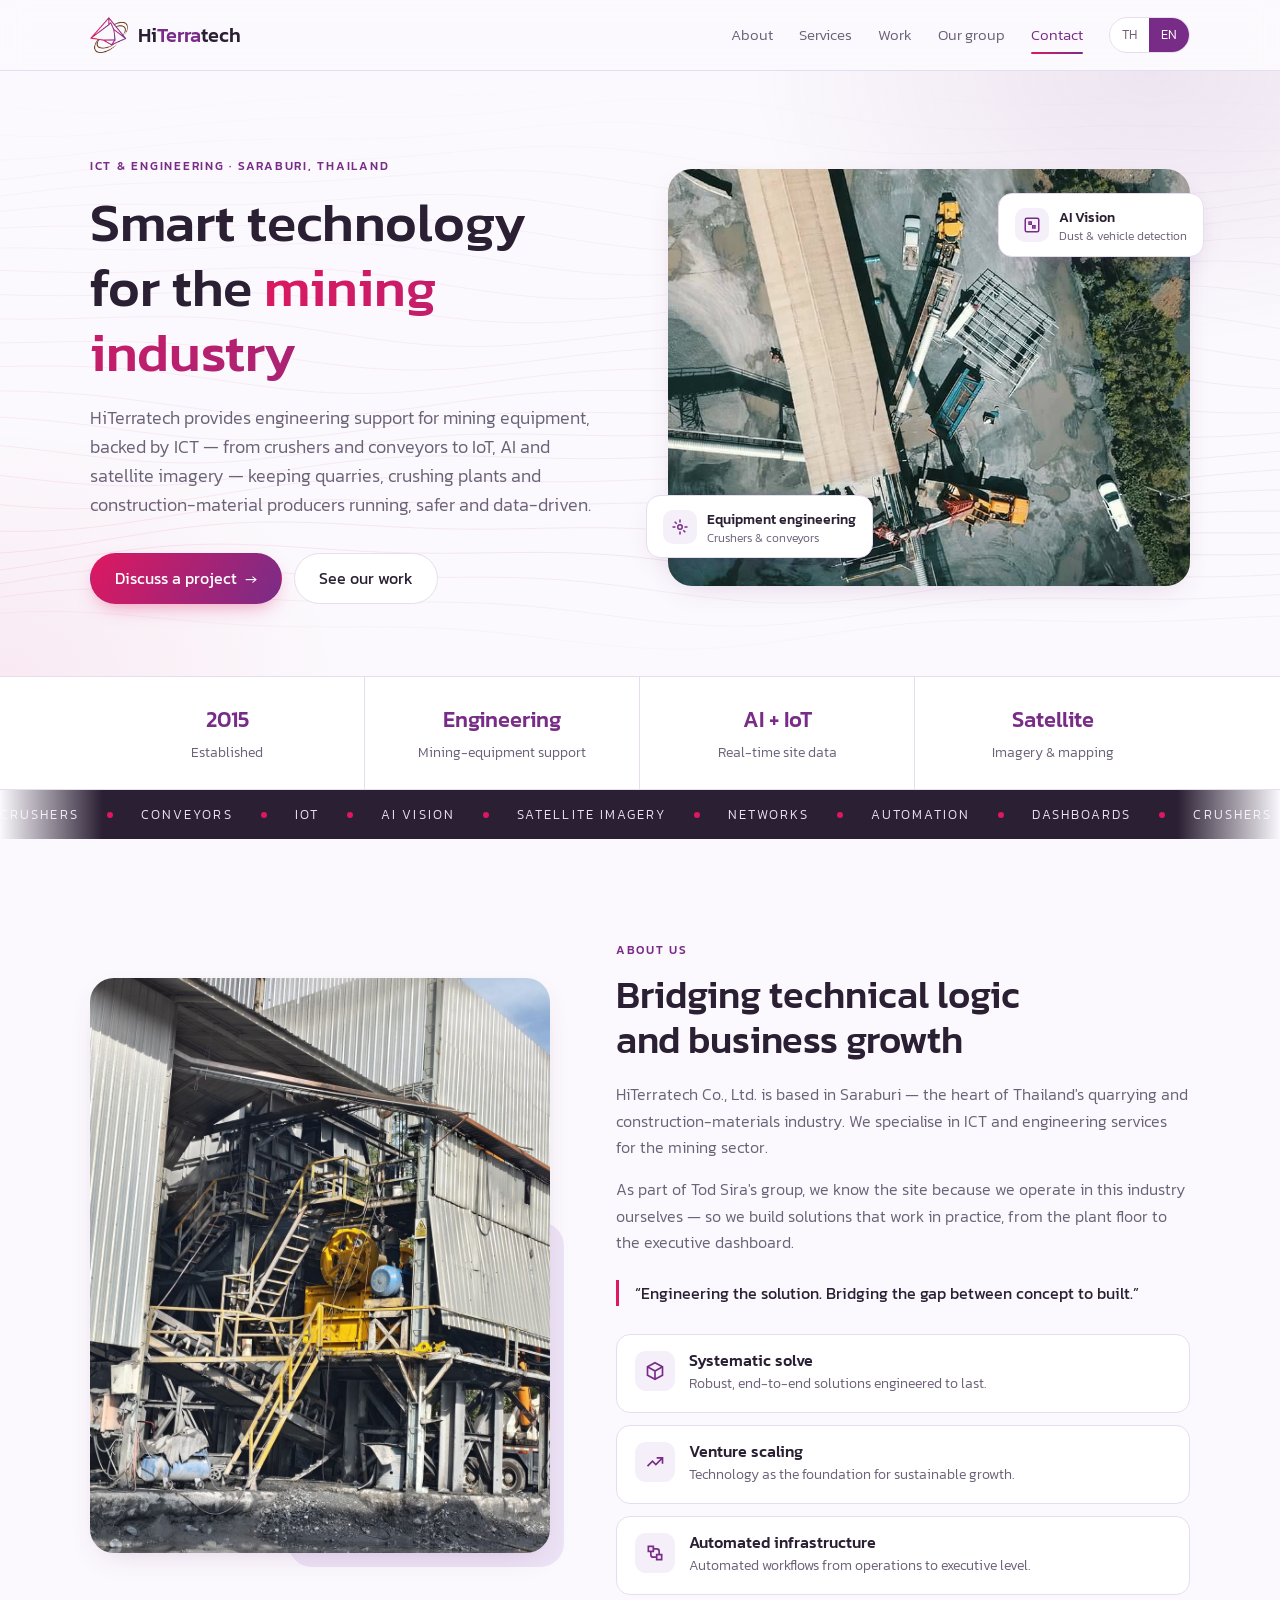
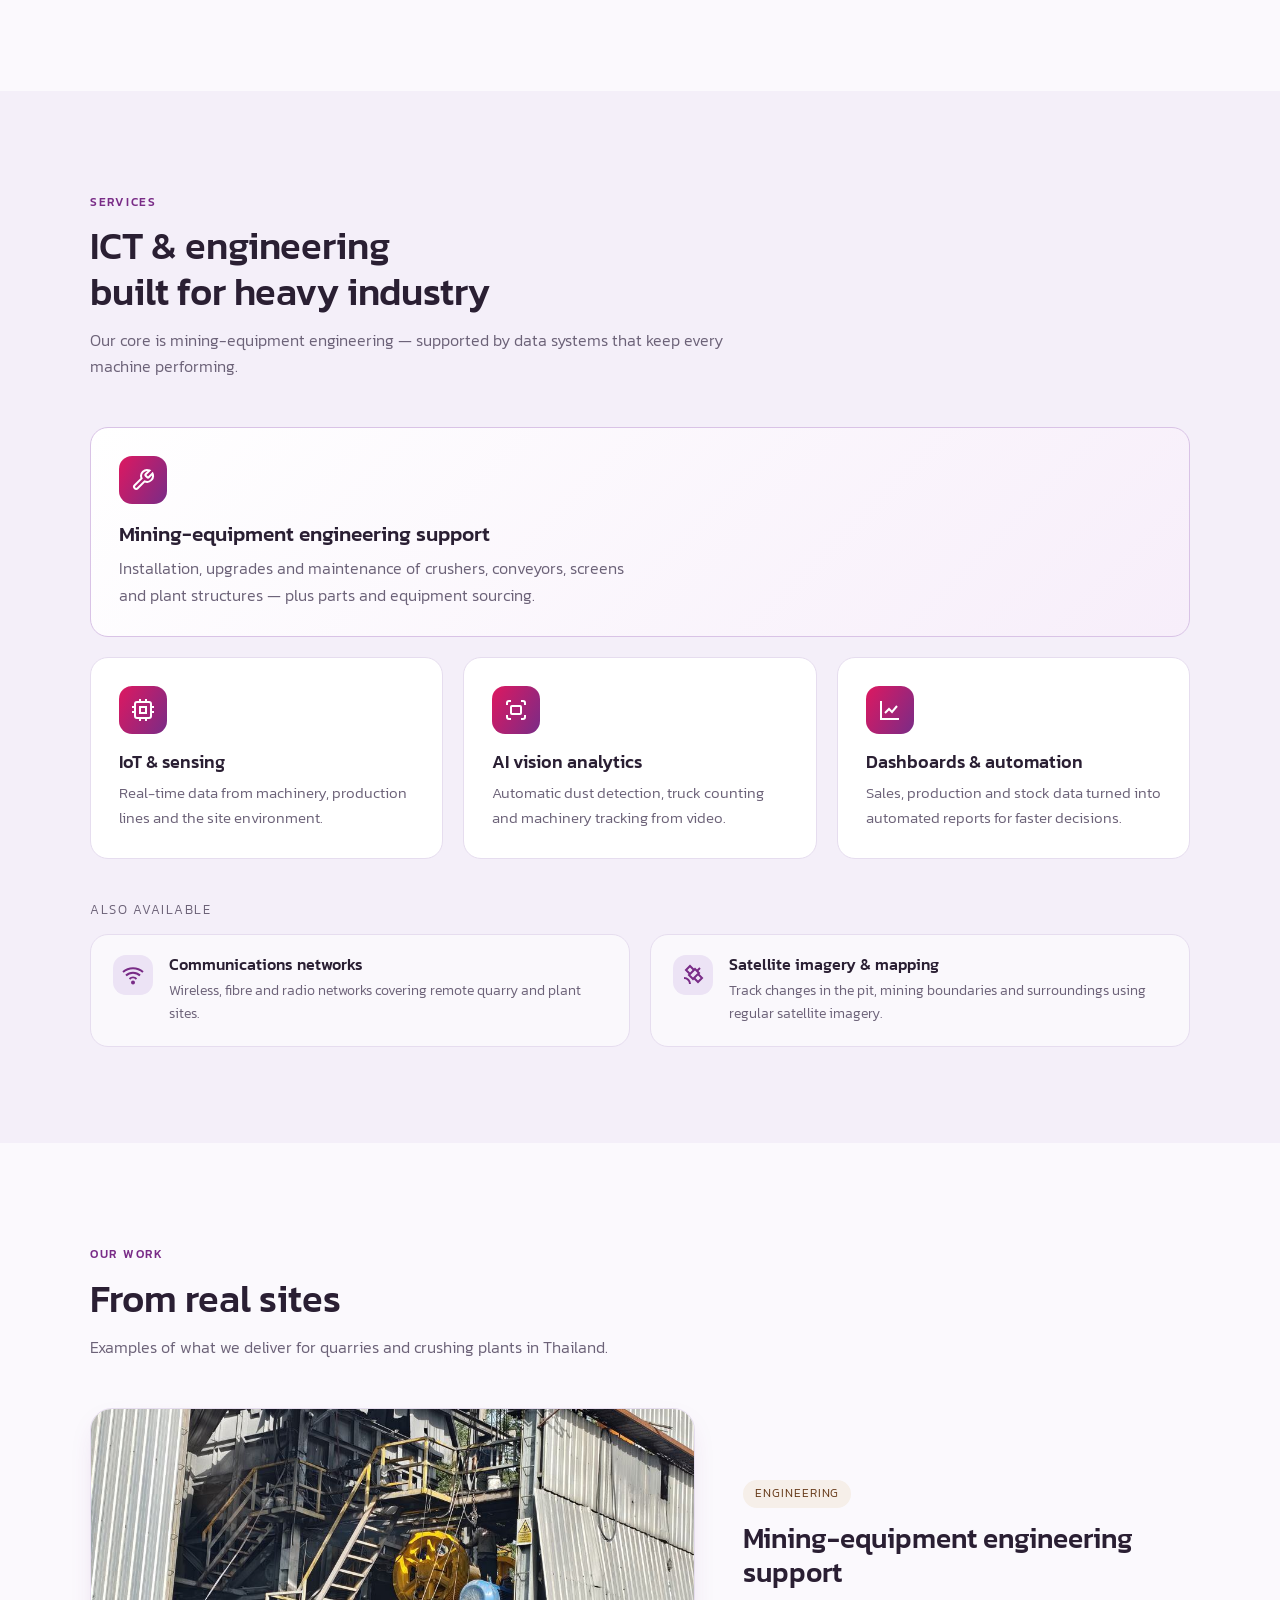
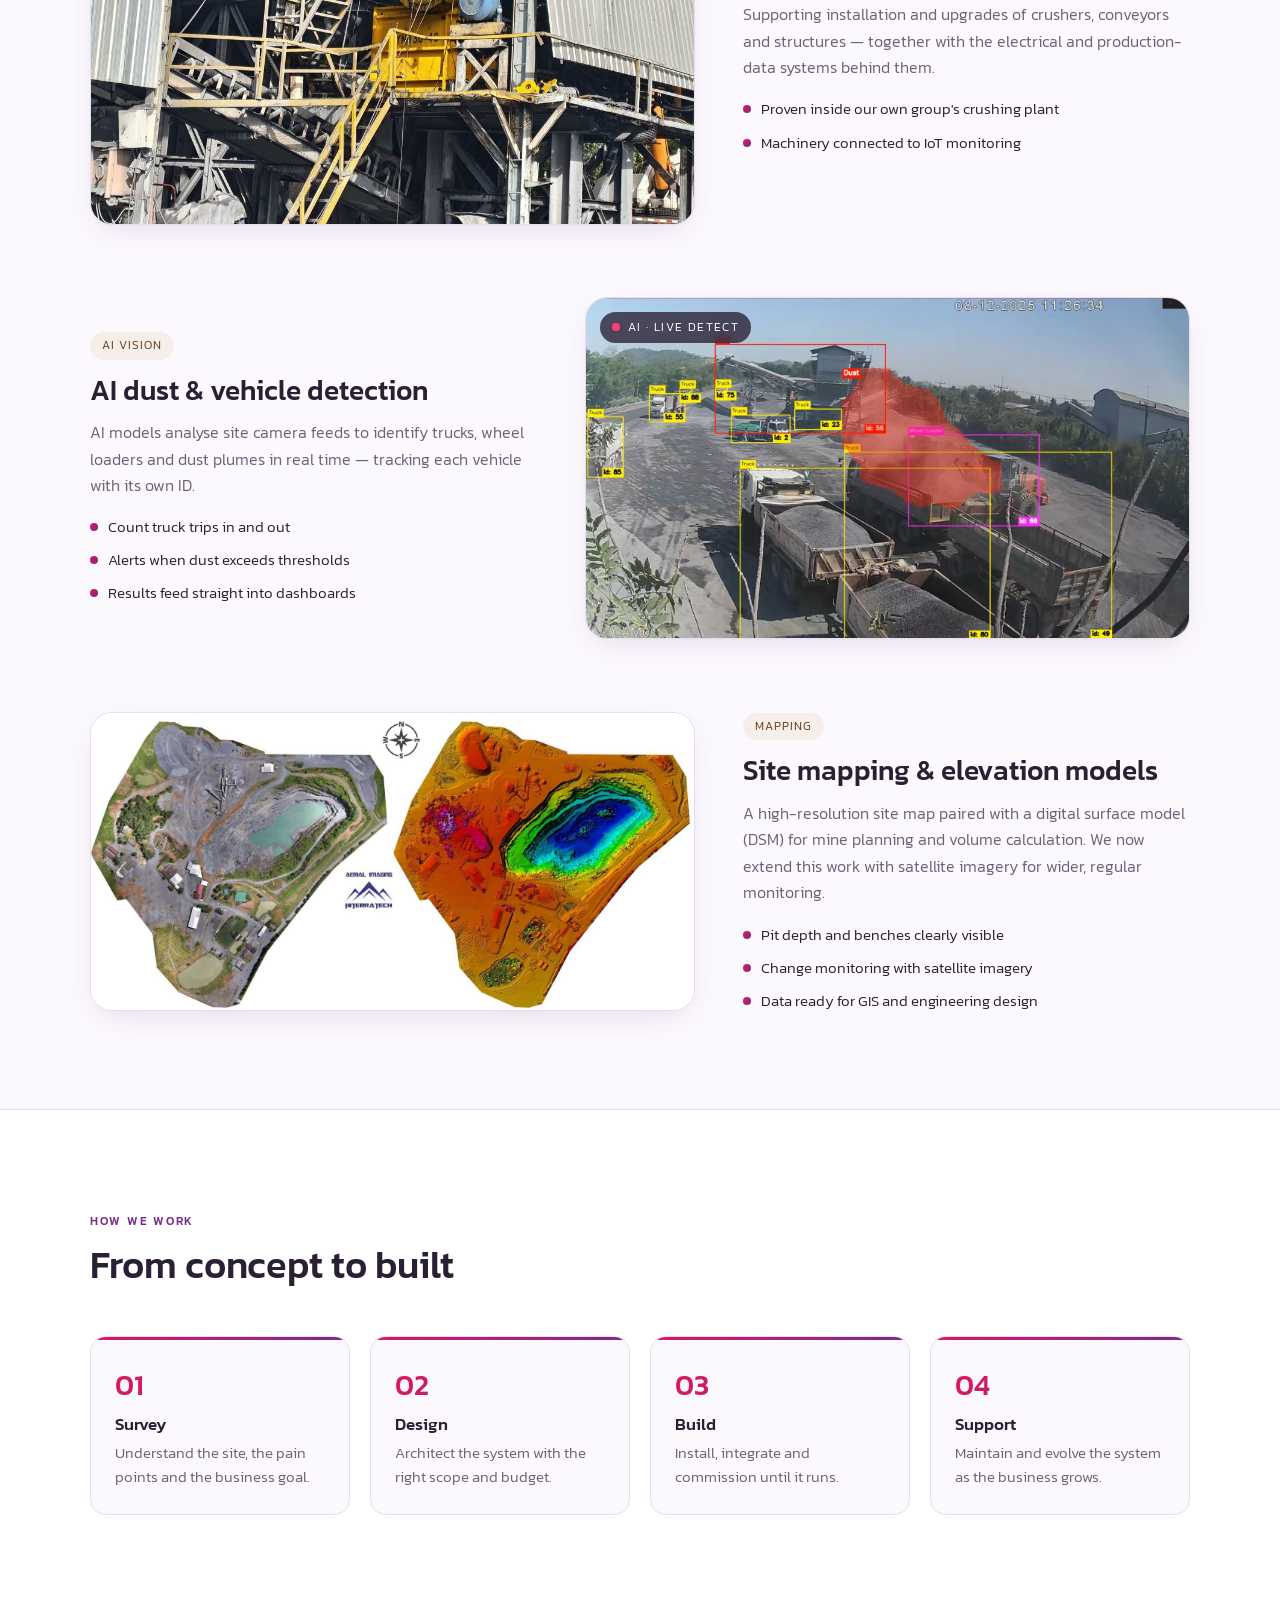
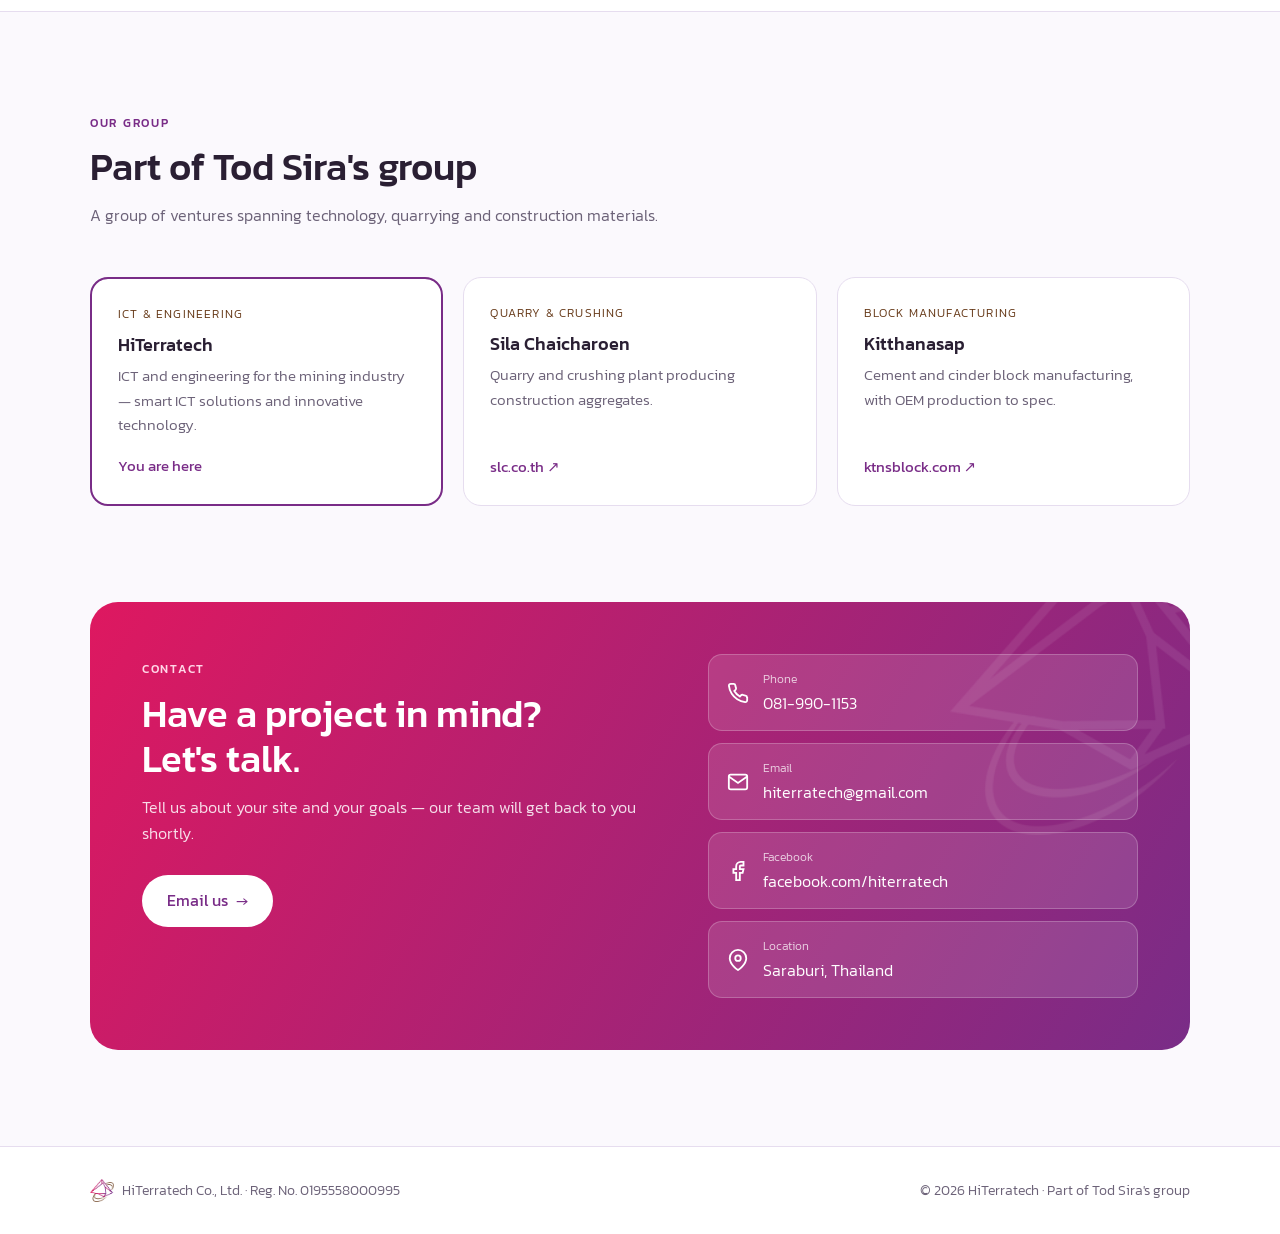
==== index.html @ 7ca7981f "Initial commit: HiTerratech static website Co-Authored-By: Claude Sonnet 5.5 <noreply@anthropic.com>" ====
<!doctype html>
<html lang="th">
<head>
<meta charset="utf-8">
<meta name="viewport" content="width=device-width, initial-scale=1">
<title>HiTerratech | ICT & Engineering Solutions</title>
<meta name="description" content="HiTerratech Co., Ltd. — ICT and engineering services for the mining industry: mining-equipment engineering support, IoT, AI vision, networks, automation and satellite imagery & mapping. Saraburi, Thailand.">
<link rel="canonical" href="https://hiterratech.com/">
<meta property="og:title" content="HiTerratech | ICT & Engineering Solutions">
<meta property="og:description" content="Smart ICT and engineering solutions for the mining industry. Saraburi, Thailand.">
<meta property="og:type" content="website">
<meta property="og:url" content="https://hiterratech.com/">
<meta property="og:image" content="https://hiterratech.com/images/crusher-plant.jpg">
<meta name="twitter:card" content="summary_large_image">
<meta name="theme-color" content="#792c87">
<link rel="icon" type="image/png" href="images/favicon.png">
<link rel="preconnect" href="https://fonts.googleapis.com">
<link rel="preconnect" href="https://fonts.gstatic.com" crossorigin>
<link href="https://fonts.googleapis.com/css2?family=Kanit:wght@300;400;500;600&display=swap" rel="stylesheet">
<link rel="stylesheet" href="css/style.css">
<noscript><style>.rv{opacity:1;transform:none}.step::after{transform:scaleX(1)}.scan-line{display:none}</style></noscript>
<script type="application/ld+json">
{
  "@context":"https://schema.org",
  "@type":"Organization",
  "name":"HiTerratech Co., Ltd.",
  "alternateName":"บริษัท ไฮเธอราเทค จำกัด",
  "url":"https://hiterratech.com/",
  "logo":"https://hiterratech.com/images/logo.png",
  "email":"hiterratech@gmail.com",
  "telephone":"+66819901153",
  "foundingDate":"2015",
  "address":{"@type":"PostalAddress","addressRegion":"Saraburi","addressCountry":"TH"},
  "sameAs":["https://www.facebook.com/hiterratech"]
}
</script>
</head>
<body data-lang="th">
<a href="#top" class="skip">Skip to content</a>
<div class="progress" aria-hidden="true"></div>

<header>
  <div class="wrap nav">
    <a href="#top" class="logo" aria-label="HiTerratech">
      <img src="images/logo.png" alt="HiTerratech logo" width="38" height="36">
      <span>Hi<b>Terra</b>tech</span>
    </a>
    <button class="menu-btn" aria-label="Menu" aria-expanded="false">
      <svg width="26" height="26" viewBox="0 0 24 24" fill="none" stroke="currentColor" stroke-width="2"><path d="M4 7h16M4 12h16M4 17h16"/></svg>
    </button>
    <nav class="nav-links">
      <a href="#about"><span class="th">เกี่ยวกับเรา</span><span class="en">About</span></a>
      <a href="#services"><span class="th">บริการ</span><span class="en">Services</span></a>
      <a href="#work"><span class="th">ผลงาน</span><span class="en">Work</span></a>
      <a href="#group"><span class="th">กลุ่มบริษัท</span><span class="en">Our group</span></a>
      <a href="#contact"><span class="th">ติดต่อ</span><span class="en">Contact</span></a>
      <div class="lang" role="group" aria-label="Language">
        <button data-set="th" class="on">TH</button><button data-set="en">EN</button>
      </div>
    </nav>
  </div>
</header>

<main id="top">

<!-- HERO -->
<section class="hero">
  <canvas id="topo" aria-hidden="true"></canvas>
  <div class="wrap hero-grid">
    <div class="rv">
      <span class="eyebrow"><span class="th">ICT & Engineering · สระบุรี</span><span class="en">ICT & Engineering · Saraburi, Thailand</span></span>
      <h1>
        <span class="th">เทคโนโลยีอัจฉริยะ<br>สำหรับ<span class="grad-text">อุตสาหกรรมเหมืองแร่</span></span>
        <span class="en">Smart technology<br>for the <span class="grad-text">mining industry</span></span>
      </h1>
      <p class="lead">
        <span class="th">ไฮเธอราเทค ให้บริการงานวิศวกรรมสนับสนุนเครื่องจักรเหมืองแร่ และระบบ ICT ตั้งแต่เครื่องโม่ สายพาน ไปจนถึง IoT, AI และภาพถ่ายดาวเทียม ช่วยให้เหมือง โรงโม่ และโรงงานวัสดุก่อสร้าง ทำงานได้ต่อเนื่อง ปลอดภัย และเห็นข้อมูลชัดเจน</span>
        <span class="en">HiTerratech provides engineering support for mining equipment, backed by ICT — from crushers and conveyors to IoT, AI and satellite imagery — keeping quarries, crushing plants and construction-material producers running, safer and data-driven.</span>
      </p>
      <div class="hero-cta">
        <a href="#contact" class="btn btn-primary"><span class="th">ปรึกษาโครงการ</span><span class="en">Discuss a project</span> →</a>
        <a href="#work" class="btn btn-ghost"><span class="th">ดูผลงาน</span><span class="en">See our work</span></a>
      </div>
    </div>
    <div class="hero-media rv">
      <div class="tilt">
        <img src="images/aerial-plant.jpg" alt="Aerial view of a crushing plant" width="1137" height="640" fetchpriority="high">
      </div>
      <div class="float f1">
        <div class="dot"><svg width="18" height="18" viewBox="0 0 24 24" fill="none" stroke="currentColor" stroke-width="2"><path d="M12 2v4M12 18v4M4.9 4.9l2.8 2.8M16.3 16.3l2.8 2.8M2 12h4M18 12h4"/><circle cx="12" cy="12" r="3"/></svg></div>
        <div><b><span class="th">วิศวกรรมเครื่องจักร</span><span class="en">Equipment engineering</span></b><small><span class="th">เครื่องโม่ & สายพาน</span><span class="en">Crushers & conveyors</span></small></div>
      </div>
      <div class="float f2">
        <div class="dot"><svg width="18" height="18" viewBox="0 0 24 24" fill="none" stroke="currentColor" stroke-width="2"><rect x="3" y="3" width="18" height="18" rx="2"/><path d="M8 8h3v3H8zM13 13h3v3h-3z"/></svg></div>
        <div><b>AI Vision</b><small><span class="th">ตรวจจับฝุ่นและยานพาหนะ</span><span class="en">Dust & vehicle detection</span></small></div>
      </div>
    </div>
  </div>
</section>

<!-- STRIP -->
<div class="strip">
  <div class="wrap">
    <div class="s"><strong>2015</strong><small><span class="th">ก่อตั้งบริษัท</span><span class="en">Established</span></small></div>
    <div class="s"><strong><span class="th">วิศวกรรม</span><span class="en">Engineering</span></strong><small><span class="th">สนับสนุนเครื่องจักรเหมือง</span><span class="en">Mining-equipment support</span></small></div>
    <div class="s"><strong>AI + IoT</strong><small><span class="th">ข้อมูลหน้างานแบบเรียลไทม์</span><span class="en">Real-time site data</span></small></div>
    <div class="s"><strong><span class="th">ดาวเทียม</span><span class="en">Satellite</span></strong><small><span class="th">ภาพถ่ายและแผนที่</span><span class="en">Imagery & mapping</span></small></div>
  </div>
</div>

<!-- TICKER -->
<div class="ticker" aria-hidden="true">
  <div class="ticker-track">
    <div class="ticker-set">
      <span><span class="th">เครื่องโม่</span><span class="en">Crushers</span></span><i></i>
      <span><span class="th">สายพานลำเลียง</span><span class="en">Conveyors</span></span><i></i>
      <span>IoT</span><i></i>
      <span>AI Vision</span><i></i>
      <span><span class="th">ภาพถ่ายดาวเทียม</span><span class="en">Satellite imagery</span></span><i></i>
      <span><span class="th">โครงข่ายสื่อสาร</span><span class="en">Networks</span></span><i></i>
      <span><span class="th">ระบบอัตโนมัติ</span><span class="en">Automation</span></span><i></i>
      <span><span class="th">แดชบอร์ด</span><span class="en">Dashboards</span></span><i></i>
    </div>
    <div class="ticker-set">
      <span><span class="th">เครื่องโม่</span><span class="en">Crushers</span></span><i></i>
      <span><span class="th">สายพานลำเลียง</span><span class="en">Conveyors</span></span><i></i>
      <span>IoT</span><i></i>
      <span>AI Vision</span><i></i>
      <span><span class="th">ภาพถ่ายดาวเทียม</span><span class="en">Satellite imagery</span></span><i></i>
      <span><span class="th">โครงข่ายสื่อสาร</span><span class="en">Networks</span></span><i></i>
      <span><span class="th">ระบบอัตโนมัติ</span><span class="en">Automation</span></span><i></i>
      <span><span class="th">แดชบอร์ด</span><span class="en">Dashboards</span></span><i></i>
    </div>
  </div>
</div>

<!-- ABOUT -->
<section id="about">
  <div class="wrap about-grid">
    <div class="about-photo rv">
      <img src="images/crusher-plant.jpg" alt="Jaw crusher installation at a crushing plant" loading="lazy" width="1000" height="1333">
    </div>
    <div class="about-text rv">
      <span class="eyebrow"><span class="th">เกี่ยวกับเรา</span><span class="en">About us</span></span>
      <h2 class="sec-title">
        <span class="th">เชื่อมตรรกะทางเทคนิค<br>เข้ากับการเติบโตของธุรกิจ</span>
        <span class="en">Bridging technical logic<br>and business growth</span>
      </h2>
      <p>
        <span class="th">บริษัท ไฮเธอราเทค จำกัด ตั้งอยู่ที่จังหวัดสระบุรี ศูนย์กลางอุตสาหกรรมเหมืองหินและวัสดุก่อสร้างของประเทศไทย เราเชี่ยวชาญด้านเทคโนโลยีสารสนเทศและการสื่อสาร (ICT) และงานวิศวกรรมสำหรับอุตสาหกรรมเหมืองแร่</span>
        <span class="en">HiTerratech Co., Ltd. is based in Saraburi — the heart of Thailand's quarrying and construction-materials industry. We specialise in ICT and engineering services for the mining sector.</span>
      </p>
      <p>
        <span class="th">ในฐานะส่วนหนึ่งของกลุ่มบริษัท Tod Sira เราเข้าใจหน้างานจริง เพราะเราอยู่ในอุตสาหกรรมนี้เอง จึงออกแบบโซลูชันที่ใช้งานได้จริง ตั้งแต่ระดับปฏิบัติการจนถึงระดับผู้บริหาร</span>
        <span class="en">As part of Tod Sira's group, we know the site because we operate in this industry ourselves — so we build solutions that work in practice, from the plant floor to the executive dashboard.</span>
      </p>
      <p class="quote">“Engineering the solution. Bridging the gap between concept to built.”</p>
      <div class="pillars">
        <div class="pillar">
          <div class="ic"><svg width="20" height="20" viewBox="0 0 24 24" fill="none" stroke="currentColor" stroke-width="2"><path d="M12 2l9 5v10l-9 5-9-5V7z"/><path d="M12 22V12M21 7l-9 5-9-5"/></svg></div>
          <div><h3><span class="th">แก้ปัญหาอย่างเป็นระบบ</span><span class="en">Systematic solve</span></h3>
          <p><span class="th">โซลูชันครบวงจร แข็งแรง ดูแลรักษาได้ระยะยาว</span><span class="en">Robust, end-to-end solutions engineered to last.</span></p></div>
        </div>
        <div class="pillar">
          <div class="ic"><svg width="20" height="20" viewBox="0 0 24 24" fill="none" stroke="currentColor" stroke-width="2"><path d="M3 17l6-6 4 4 8-8"/><path d="M14 7h7v7"/></svg></div>
          <div><h3><span class="th">ขยายธุรกิจได้</span><span class="en">Venture scaling</span></h3>
          <p><span class="th">ใช้เทคโนโลยีเป็นฐานให้ธุรกิจเติบโตอย่างยั่งยืน</span><span class="en">Technology as the foundation for sustainable growth.</span></p></div>
        </div>
        <div class="pillar">
          <div class="ic"><svg width="20" height="20" viewBox="0 0 24 24" fill="none" stroke="currentColor" stroke-width="2"><path d="M4 4h6v6H4zM14 14h6v6h-6z"/><path d="M10 7h4a3 3 0 0 1 3 3v4M14 17h-4a3 3 0 0 1-3-3v-4"/></svg></div>
          <div><h3><span class="th">ระบบอัตโนมัติ</span><span class="en">Automated infrastructure</span></h3>
          <p><span class="th">เวิร์กโฟลว์อัตโนมัติ เชื่อมข้อมูลจากหน้างานถึงผู้บริหาร</span><span class="en">Automated workflows from operations to executive level.</span></p></div>
        </div>
      </div>
    </div>
  </div>
</section>

<!-- SERVICES -->
<section id="services">
  <div class="wrap">
    <div class="sec-head rv">
      <span class="eyebrow"><span class="th">บริการ</span><span class="en">Services</span></span>
      <h2><span class="th">โซลูชัน ICT และวิศวกรรม<br>สำหรับงานหนัก</span><span class="en">ICT & engineering<br>built for heavy industry</span></h2>
      <p><span class="th">หัวใจของเราคืองานวิศวกรรมเครื่องจักรเหมือง เสริมด้วยระบบข้อมูลที่ทำให้ทุกเครื่องทำงานได้เต็มประสิทธิภาพ</span><span class="en">Our core is mining-equipment engineering — supported by data systems that keep every machine performing.</span></p>
    </div>
    <div class="cards">
      <div class="card feature spot rv">
        <div class="ic"><svg width="24" height="24" viewBox="0 0 24 24" fill="none" stroke="currentColor" stroke-width="2"><path d="M14.7 6.3a1 1 0 0 0 0 1.4l1.6 1.6a1 1 0 0 0 1.4 0l3.8-3.8a6 6 0 0 1-7.9 7.9l-6.9 6.9a2.1 2.1 0 0 1-3-3l6.9-6.9a6 6 0 0 1 7.9-7.9z"/></svg></div>
        <h3><span class="th">วิศวกรรมสนับสนุนเครื่องจักรเหมือง</span><span class="en">Mining-equipment engineering support</span></h3>
        <p><span class="th">ติดตั้ง ปรับปรุง และซ่อมบำรุงเครื่องโม่ สายพานลำเลียง ตะแกรงคัด และโครงสร้างโรงโม่ รวมถึงจัดหาอะไหล่และอุปกรณ์</span><span class="en">Installation, upgrades and maintenance of crushers, conveyors, screens and plant structures — plus parts and equipment sourcing.</span></p>
      </div>
      <div class="card spot rv">
        <div class="ic"><svg width="24" height="24" viewBox="0 0 24 24" fill="none" stroke="currentColor" stroke-width="2"><rect x="4" y="4" width="16" height="16" rx="2"/><rect x="9" y="9" width="6" height="6"/><path d="M9 1v3M15 1v3M9 20v3M15 20v3M20 9h3M20 14h3M1 9h3M1 14h3"/></svg></div>
        <h3><span class="th">IoT และเซนเซอร์</span><span class="en">IoT & sensing</span></h3>
        <p><span class="th">เก็บข้อมูลเครื่องจักร การผลิต และสภาพแวดล้อมแบบเรียลไทม์</span><span class="en">Real-time data from machinery, production lines and the site environment.</span></p>
      </div>
      <div class="card spot rv">
        <div class="ic"><svg width="24" height="24" viewBox="0 0 24 24" fill="none" stroke="currentColor" stroke-width="2"><path d="M3 7V5a2 2 0 0 1 2-2h2M17 3h2a2 2 0 0 1 2 2v2M21 17v2a2 2 0 0 1-2 2h-2M7 21H5a2 2 0 0 1-2-2v-2"/><rect x="7" y="8" width="10" height="8" rx="1"/></svg></div>
        <h3><span class="th">วิเคราะห์ภาพด้วย AI</span><span class="en">AI vision analytics</span></h3>
        <p><span class="th">ตรวจจับฝุ่น นับรถบรรทุก และติดตามเครื่องจักรอัตโนมัติจากภาพวิดีโอ</span><span class="en">Automatic dust detection, truck counting and machinery tracking from video.</span></p>
      </div>
      <div class="card spot rv">
        <div class="ic"><svg width="24" height="24" viewBox="0 0 24 24" fill="none" stroke="currentColor" stroke-width="2"><path d="M3 3v18h18"/><path d="M7 15l4-4 3 3 5-6"/></svg></div>
        <h3><span class="th">แดชบอร์ดและระบบอัตโนมัติ</span><span class="en">Dashboards & automation</span></h3>
        <p><span class="th">รวมข้อมูลยอดขาย การผลิต และสต็อก เป็นรายงานอัตโนมัติสำหรับการตัดสินใจ</span><span class="en">Sales, production and stock data turned into automated reports for faster decisions.</span></p>
      </div>
    </div>
    <p class="minor-label rv"><span class="th">บริการเสริม</span><span class="en">Also available</span></p>
    <div class="cards minor">
      <div class="card spot rv">
        <div class="ic"><svg width="24" height="24" viewBox="0 0 24 24" fill="none" stroke="currentColor" stroke-width="2"><path d="M5 12.5a10 10 0 0 1 14 0M8.5 16a5 5 0 0 1 7 0M2 9a15 15 0 0 1 20 0"/><circle cx="12" cy="19.5" r="1"/></svg></div>
        <div><h3><span class="th">โครงข่ายสื่อสาร</span><span class="en">Communications networks</span></h3>
        <p><span class="th">ออกแบบและติดตั้งเครือข่ายไร้สาย ไฟเบอร์ และวิทยุ ครอบคลุมพื้นที่เหมืองและโรงงาน</span><span class="en">Wireless, fibre and radio networks covering remote quarry and plant sites.</span></p></div>
      </div>
      <div class="card spot rv">
        <div class="ic"><svg width="24" height="24" viewBox="0 0 24 24" fill="none" stroke="currentColor" stroke-width="2"><path d="M13 7L9 3 5 7l4 4"/><path d="M17 11l4 4-4 4-4-4"/><path d="M8 12l4 4 6-6-4-4z"/><path d="M16 8l3-3"/><path d="M9 21a6 6 0 0 0-6-6"/></svg></div>
        <div><h3><span class="th">ภาพถ่ายดาวเทียมและแผนที่</span><span class="en">Satellite imagery & mapping</span></h3>
        <p><span class="th">ติดตามการเปลี่ยนแปลงพื้นที่เหมือง ขอบเขตการทำเหมือง และสภาพแวดล้อม จากภาพถ่ายดาวเทียมเป็นระยะ</span><span class="en">Track changes in the pit, mining boundaries and surroundings using regular satellite imagery.</span></p></div>
      </div>
    </div>
  </div>
</section>

<!-- WORK / SHOWCASE -->
<section id="work">
  <div class="wrap">
    <div class="sec-head rv">
      <span class="eyebrow"><span class="th">ผลงาน</span><span class="en">Our work</span></span>
      <h2><span class="th">จากหน้างานจริง</span><span class="en">From real sites</span></h2>
      <p><span class="th">ตัวอย่างงานที่เราทำให้กับเหมืองหินและโรงโม่ในประเทศไทย</span><span class="en">Examples of what we deliver for quarries and crushing plants in Thailand.</span></p>
    </div>

    <div class="show rv">
      <div class="show-img"><img class="img-crusher" src="images/crusher-plant.jpg" alt="Jaw crusher and conveyor structure" loading="lazy" width="1000" height="1333"></div>
      <div>
        <span class="tag">Engineering</span>
        <h3><span class="th">วิศวกรรมสนับสนุนเครื่องจักรเหมือง</span><span class="en">Mining-equipment engineering support</span></h3>
        <p><span class="th">สนับสนุนงานติดตั้งและปรับปรุงเครื่องโม่ สายพานลำเลียง และโครงสร้าง ควบคู่กับระบบไฟฟ้าและระบบเก็บข้อมูลการผลิต</span><span class="en">Supporting installation and upgrades of crushers, conveyors and structures — together with the electrical and production-data systems behind them.</span></p>
        <ul>
          <li><span class="th">พิสูจน์แล้วในโรงโม่ของกลุ่มบริษัทเราเอง</span><span class="en">Proven inside our own group's crushing plant</span></li>
          <li><span class="th">เชื่อมเครื่องจักรเข้ากับระบบ IoT</span><span class="en">Machinery connected to IoT monitoring</span></li>
        </ul>
      </div>
    </div>
    <div class="show rev rv">
      <div class="show-img">
        <img src="images/ai-vision.jpg" alt="AI detection of trucks, a wheel loader and dust at a crushing plant" loading="lazy" width="1600" height="902">
        <div class="scan-line" aria-hidden="true"></div>
        <div class="hud-chip" aria-hidden="true"><i></i>AI · Live detect</div>
      </div>
      <div>
        <span class="tag">AI Vision</span>
        <h3><span class="th">ตรวจจับฝุ่นและยานพาหนะด้วย AI</span><span class="en">AI dust & vehicle detection</span></h3>
        <p><span class="th">โมเดล AI วิเคราะห์ภาพจากกล้องหน้างาน ระบุรถบรรทุก รถตัก และกลุ่มฝุ่นแบบเรียลไทม์ พร้อมติดตามแต่ละคันด้วยหมายเลข ID</span><span class="en">AI models analyse site camera feeds to identify trucks, wheel loaders and dust plumes in real time — tracking each vehicle with its own ID.</span></p>
        <ul>
          <li><span class="th">นับรถเข้า–ออก และรอบการขนส่ง</span><span class="en">Count truck trips in and out</span></li>
          <li><span class="th">แจ้งเตือนเมื่อฝุ่นเกินเกณฑ์</span><span class="en">Alerts when dust exceeds thresholds</span></li>
          <li><span class="th">ข้อมูลส่งตรงเข้าแดชบอร์ด</span><span class="en">Results feed straight into dashboards</span></li>
        </ul>
      </div>
    </div>
    <div class="show rv">
      <div class="show-img"><img src="images/aerial-mapping.jpg" alt="Orthomosaic and digital surface model of a quarry" loading="lazy" width="1600" height="788"></div>
      <div>
        <span class="tag">Mapping</span>
        <h3><span class="th">แผนที่พื้นที่เหมืองและแบบจำลองความสูง</span><span class="en">Site mapping & elevation models</span></h3>
        <p><span class="th">ภาพแผนที่ความละเอียดสูงคู่กับแบบจำลองความสูง (DSM) ของทั้งพื้นที่เหมือง ใช้วางแผนการทำเหมืองและคำนวณปริมาตร ปัจจุบันเราต่อยอดงานนี้ด้วยภาพถ่ายดาวเทียม เพื่อติดตามพื้นที่ได้ต่อเนื่องและครอบคลุมกว่าเดิม</span><span class="en">A high-resolution site map paired with a digital surface model (DSM) for mine planning and volume calculation. We now extend this work with satellite imagery for wider, regular monitoring.</span></p>
        <ul>
          <li><span class="th">เห็นความลึกและขั้นบันไดของบ่อเหมืองชัดเจน</span><span class="en">Pit depth and benches clearly visible</span></li>
          <li><span class="th">ติดตามการเปลี่ยนแปลงพื้นที่ด้วยภาพดาวเทียม</span><span class="en">Change monitoring with satellite imagery</span></li>
          <li><span class="th">ข้อมูลพร้อมใช้กับงาน GIS และงานออกแบบ</span><span class="en">Data ready for GIS and engineering design</span></li>
        </ul>
      </div>
    </div>
  </div>
</section>

<!-- PROCESS -->
<section id="process">
  <div class="wrap">
    <div class="sec-head rv">
      <span class="eyebrow"><span class="th">วิธีการทำงาน</span><span class="en">How we work</span></span>
      <h2><span class="th">จากแนวคิด สู่ระบบที่ใช้งานได้จริง</span><span class="en">From concept to built</span></h2>
    </div>
    <div class="steps">
      <div class="step rv"><h3><span class="th">สำรวจ</span><span class="en">Survey</span></h3><p><span class="th">เข้าใจหน้างาน ปัญหา และเป้าหมายทางธุรกิจ</span><span class="en">Understand the site, the pain points and the business goal.</span></p></div>
      <div class="step rv"><h3><span class="th">ออกแบบ</span><span class="en">Design</span></h3><p><span class="th">วางสถาปัตยกรรมระบบและงบประมาณที่เหมาะสม</span><span class="en">Architect the system with the right scope and budget.</span></p></div>
      <div class="step rv"><h3><span class="th">ติดตั้ง</span><span class="en">Build</span></h3><p><span class="th">ติดตั้ง เชื่อมต่อ และทดสอบระบบจนพร้อมใช้งาน</span><span class="en">Install, integrate and commission until it runs.</span></p></div>
      <div class="step rv"><h3><span class="th">ดูแล</span><span class="en">Support</span></h3><p><span class="th">ดูแลต่อเนื่องและพัฒนาระบบให้เติบโตไปกับธุรกิจ</span><span class="en">Maintain and evolve the system as the business grows.</span></p></div>
    </div>
  </div>
</section>

<!-- GROUP -->
<section id="group">
  <div class="wrap">
    <div class="sec-head rv">
      <span class="eyebrow"><span class="th">กลุ่มบริษัท</span><span class="en">Our group</span></span>
      <h2><span class="th">ส่วนหนึ่งของกลุ่มบริษัท Tod Sira</span><span class="en">Part of Tod Sira's group</span></h2>
      <p><span class="th">กลุ่มธุรกิจที่ครอบคลุมเทคโนโลยี เหมืองหิน และวัสดุก่อสร้าง</span><span class="en">A group of ventures spanning technology, quarrying and construction materials.</span></p>
    </div>
    <div class="group-cards">
      <div class="gcard me spot rv">
        <div class="tag">ICT & Engineering</div>
        <h3>HiTerratech</h3>
        <p><span class="th">ICT และงานวิศวกรรมสำหรับอุตสาหกรรมเหมืองแร่ โซลูชัน ICT อัจฉริยะ และเทคโนโลยีนวัตกรรม</span><span class="en">ICT and engineering for the mining industry — smart ICT solutions and innovative technology.</span></p>
        <a class="link" href="#contact"><span class="th">คุณอยู่ที่นี่</span><span class="en">You are here</span></a>
      </div>
      <div class="gcard spot rv">
        <div class="tag"><span class="th">เหมืองหินและโรงโม่</span><span class="en">Quarry & crushing</span></div>
        <h3><span class="th">ศิลาชัยเจริญ</span><span class="en">Sila Chaicharoen</span></h3>
        <p><span class="th">เหมืองหินและโรงโม่ ผลิตหินก่อสร้างคุณภาพ</span><span class="en">Quarry and crushing plant producing construction aggregates.</span></p>
        <a class="link" href="https://slc.co.th" target="_blank" rel="noopener">slc.co.th ↗</a>
      </div>
      <div class="gcard spot rv">
        <div class="tag"><span class="th">อิฐบล็อก</span><span class="en">Block manufacturing</span></div>
        <h3><span class="th">กิจธนทรัพย์</span><span class="en">Kitthanasap</span></h3>
        <p><span class="th">ผลิตอิฐบล็อกและบล็อกประสาน รับผลิต OEM ตามสเปกงานก่อสร้าง</span><span class="en">Cement and cinder block manufacturing, with OEM production to spec.</span></p>
        <a class="link" href="https://ktnsblock.com" target="_blank" rel="noopener">ktnsblock.com ↗</a>
      </div>
    </div>
  </div>
</section>

<!-- CONTACT -->
<section id="contact">
  <div class="wrap">
    <div class="contact-box rv">
      <div>
        <span class="eyebrow"><span class="th">ติดต่อเรา</span><span class="en">Contact</span></span>
        <h2><span class="th">มีโครงการในใจ?<br>คุยกับเราได้เลย</span><span class="en">Have a project in mind?<br>Let's talk.</span></h2>
        <p><span class="th">เล่าให้เราฟังเกี่ยวกับหน้างานและเป้าหมายของคุณ ทีมงานจะติดต่อกลับโดยเร็ว</span><span class="en">Tell us about your site and your goals — our team will get back to you shortly.</span></p>
        <a href="mailto:hiterratech@gmail.com?subject=Project%20enquiry" class="btn"><span class="th">ส่งอีเมลถึงเรา</span><span class="en">Email us</span> →</a>
      </div>
      <div class="clist">
        <a class="citem" href="tel:+66819901153">
          <svg width="22" height="22" viewBox="0 0 24 24" fill="none" stroke="currentColor" stroke-width="2"><path d="M22 16.9v3a2 2 0 0 1-2.2 2 19.8 19.8 0 0 1-8.6-3.1 19.5 19.5 0 0 1-6-6A19.8 19.8 0 0 1 2.1 4.2 2 2 0 0 1 4.1 2h3a2 2 0 0 1 2 1.7c.1.9.4 1.8.7 2.7a2 2 0 0 1-.5 2.1L8 9.8a16 16 0 0 0 6 6l1.3-1.3a2 2 0 0 1 2.1-.4c.9.3 1.8.6 2.7.7a2 2 0 0 1 1.7 2z"/></svg>
          <div><small><span class="th">โทรศัพท์</span><span class="en">Phone</span></small><span>081-990-1153</span></div>
        </a>
        <a class="citem" href="mailto:hiterratech@gmail.com">
          <svg width="22" height="22" viewBox="0 0 24 24" fill="none" stroke="currentColor" stroke-width="2"><rect x="2" y="4" width="20" height="16" rx="2"/><path d="M22 6l-10 7L2 6"/></svg>
          <div><small><span class="th">อีเมล</span><span class="en">Email</span></small><span>hiterratech@gmail.com</span></div>
        </a>
        <a class="citem" href="https://www.facebook.com/hiterratech" target="_blank" rel="noopener">
          <svg width="22" height="22" viewBox="0 0 24 24" fill="none" stroke="currentColor" stroke-width="2"><path d="M18 2h-3a5 5 0 0 0-5 5v3H7v4h3v8h4v-8h3l1-4h-4V7a1 1 0 0 1 1-1h3z"/></svg>
          <div><small>Facebook</small><span>facebook.com/hiterratech</span></div>
        </a>
        <div class="citem">
          <svg width="22" height="22" viewBox="0 0 24 24" fill="none" stroke="currentColor" stroke-width="2"><path d="M21 10c0 7-9 13-9 13s-9-6-9-13a9 9 0 0 1 18 0z"/><circle cx="12" cy="10" r="3"/></svg>
          <div><small><span class="th">ที่ตั้ง</span><span class="en">Location</span></small><span><span class="th">จังหวัดสระบุรี ประเทศไทย</span><span class="en">Saraburi, Thailand</span></span></div>
        </div>
      </div>
    </div>
  </div>
</section>

</main>

<footer>
  <div class="wrap">
    <div class="flogo"><img src="images/logo.png" alt="" width="24" height="23"><span><span class="th">บริษัท ไฮเธอราเทค จำกัด</span><span class="en">HiTerratech Co., Ltd.</span> · <span class="th">เลขทะเบียน</span><span class="en">Reg. No.</span> 0195558000995</span></div>
    <div>© <span id="yr">2026</span> HiTerratech · <span class="th">ส่วนหนึ่งของกลุ่มบริษัท Tod Sira</span><span class="en">Part of Tod Sira's group</span></div>
  </div>
</footer>

<script src="js/main.js" defer></script>
</body>
</html>
---- css/style.css ----
/* HiTerratech — site styles */
:root{
  --bg:#fbf9fd; --surface:#ffffff; --tint:#f4eff9; --tint2:#ece3f5; --line:#e6ddef;
  --text:#2a1f33; --muted:#6c6278;
  --purple:#792c87; --pink:#de1860; --brown:#663918;
  --grad:linear-gradient(120deg,#de1860 0%,#792c87 100%);
  --radius:18px; --max:1140px;
  --shadow:0 10px 30px -12px rgba(121,44,135,.22);
}
*{box-sizing:border-box;margin:0;padding:0}
html{scroll-behavior:smooth;scroll-padding-top:80px}
body{font-family:'Kanit',system-ui,sans-serif;background:var(--bg);color:var(--text);line-height:1.65;font-weight:300;-webkit-font-smoothing:antialiased}
a{color:inherit;text-decoration:none}
img{display:block;max-width:100%;height:auto}
.wrap{max-width:var(--max);margin:0 auto;padding:0 20px}
h1,h2,h3{font-weight:500;line-height:1.2;color:var(--text)}
:focus-visible{outline:2px solid var(--pink);outline-offset:3px;border-radius:6px}
.skip{position:absolute;left:-999px;top:8px;background:var(--purple);color:#fff;padding:8px 16px;border-radius:8px;z-index:100}
.skip:focus{left:8px}
.eyebrow{display:inline-block;font-size:.78rem;letter-spacing:.14em;text-transform:uppercase;color:var(--purple);font-weight:500;margin-bottom:12px}
.grad-text{background:var(--grad);-webkit-background-clip:text;background-clip:text;color:transparent}
.sec-title{font-size:clamp(1.7rem,3.3vw,2.35rem);margin-bottom:18px}
.btn{display:inline-flex;align-items:center;gap:8px;padding:12px 24px;border-radius:999px;font-weight:400;transition:.2s;border:1px solid transparent;font-size:.98rem}
.btn-primary{background:var(--grad);color:#fff;box-shadow:0 8px 20px -8px rgba(222,24,96,.5)}
.btn-primary:hover{transform:translateY(-1px);box-shadow:0 12px 24px -8px rgba(121,44,135,.55)}
.btn-ghost{border-color:var(--line);background:var(--surface);color:var(--text)}
.btn-ghost:hover{border-color:var(--purple);color:var(--purple)}

/* Scroll progress */
.progress{position:fixed;top:0;left:0;height:3px;width:100%;transform:scaleX(0);transform-origin:0 50%;background:var(--grad);z-index:60;pointer-events:none}

/* Header */
header{position:sticky;top:0;z-index:50;background:rgba(251,249,253,.85);backdrop-filter:blur(12px);-webkit-backdrop-filter:blur(12px);border-bottom:1px solid var(--line);transition:box-shadow .3s}
header.scrolled{box-shadow:0 8px 24px -16px rgba(121,44,135,.35)}
.nav{display:flex;align-items:center;justify-content:space-between;height:70px}
.logo{display:flex;align-items:center;gap:10px;font-weight:500;font-size:1.25rem}
.logo img{width:38px;height:auto}
.logo b{font-weight:500;color:var(--purple)}
.nav-links{display:flex;gap:26px;align-items:center;font-size:.95rem;color:var(--muted)}
.nav-links a{position:relative}
.nav-links a:not(.btn):hover,.nav-links a.active{color:var(--purple)}
.nav-links a.active::after{content:"";position:absolute;left:0;right:0;bottom:-6px;height:2px;border-radius:2px;background:var(--grad)}
.lang{display:flex;border:1px solid var(--line);border-radius:999px;overflow:hidden;font-size:.8rem;background:var(--surface)}
.lang button{background:none;border:0;color:var(--muted);padding:6px 12px;font:inherit;cursor:pointer}
.lang button.on{background:var(--purple);color:#fff}
.menu-btn{display:none;background:none;border:0;color:var(--text);cursor:pointer}

/* Hero */
.hero{position:relative;overflow:hidden;padding:80px 0 72px}
.hero::before{content:"";position:absolute;inset:0;background:
  radial-gradient(620px 420px at 90% 0%,rgba(121,44,135,.10),transparent 65%),
  radial-gradient(520px 380px at 0% 100%,rgba(222,24,96,.07),transparent 65%);pointer-events:none}
#topo{position:absolute;inset:0;width:100%;height:100%;pointer-events:none;
  -webkit-mask-image:linear-gradient(180deg,transparent 0,#000 18%,#000 80%,transparent 100%);
  mask-image:linear-gradient(180deg,transparent 0,#000 18%,#000 80%,transparent 100%)}
.hero-grid{display:grid;grid-template-columns:1fr 1fr;gap:56px;align-items:center;position:relative}
.hero h1{font-size:clamp(2.1rem,4.8vw,3.4rem);margin-bottom:20px;font-weight:500}
.hero h1 .grad-text{background-size:200% 100%;animation:shimmer 8s ease-in-out infinite alternate}
@keyframes shimmer{from{background-position:0 0}to{background-position:100% 0}}
.hero p.lead{color:var(--muted);font-size:1.1rem;max-width:540px;margin-bottom:32px}
.hero-cta{display:flex;gap:12px;flex-wrap:wrap}
.hero-media{position:relative;perspective:900px}
.hero-media .tilt{transition:transform .25s ease-out;transform-style:preserve-3d}
.hero-media img{width:100%;aspect-ratio:4/3.2;object-fit:cover;border-radius:24px;box-shadow:var(--shadow)}
.float{position:absolute;background:var(--surface);border:1px solid var(--line);border-radius:14px;padding:12px 16px;box-shadow:var(--shadow);display:flex;gap:10px;align-items:center;font-size:.88rem;animation:bob 6s ease-in-out infinite}
.float.f2{animation-delay:-3s}
@keyframes bob{50%{transform:translateY(-8px)}}
.float .dot{width:34px;height:34px;border-radius:10px;background:var(--tint);color:var(--purple);display:flex;align-items:center;justify-content:center;flex:0 0 34px}
.float small{display:block;color:var(--muted);font-size:.75rem;line-height:1.2}
.float b{font-weight:500}
.float.f1{left:-22px;bottom:28px}
.float.f2{right:-14px;top:24px}

/* Strip */
.strip{background:var(--surface);border-top:1px solid var(--line);border-bottom:1px solid var(--line)}
.strip .wrap{display:grid;grid-template-columns:repeat(4,1fr)}
.strip .s{padding:24px 16px;text-align:center;border-right:1px solid var(--line)}
.strip .s:last-child{border-right:0}
.strip strong{display:block;font-size:1.4rem;font-weight:500;color:var(--purple)}
.strip small{color:var(--muted);font-size:.86rem}

/* Ticker */
.ticker{overflow:hidden;background:var(--text);color:#e9dff2;padding:14px 0;font-size:.82rem;letter-spacing:.16em;text-transform:uppercase;
  -webkit-mask-image:linear-gradient(90deg,transparent,#000 8%,#000 92%,transparent);mask-image:linear-gradient(90deg,transparent,#000 8%,#000 92%,transparent)}
.ticker-track{display:flex;width:max-content;animation:slide 38s linear infinite}
.ticker:hover .ticker-track{animation-play-state:paused}
.ticker-set{display:flex;align-items:center;gap:28px;padding-right:28px}
.ticker-set i{width:6px;height:6px;border-radius:50%;background:var(--pink);display:block}
@keyframes slide{to{transform:translateX(-50%)}}

section{padding:96px 0}
.sec-head{max-width:640px;margin-bottom:48px}
.sec-head h2{font-size:clamp(1.7rem,3.3vw,2.35rem);margin-bottom:12px}
.sec-head p{color:var(--muted)}

/* Spotlight hover (cards follow the cursor) */
.spot{position:relative;overflow:hidden}
.spot::before{content:"";position:absolute;inset:0;pointer-events:none;opacity:0;transition:opacity .3s;
  background:radial-gradient(340px circle at var(--mx,50%) var(--my,50%),rgba(222,24,96,.09),rgba(121,44,135,.06) 40%,transparent 70%)}
.spot:hover::before{opacity:1}
.spot>*{position:relative}

/* About */
.about-grid{display:grid;grid-template-columns:.9fr 1.1fr;gap:56px;align-items:center}
.about-photo{position:relative;max-width:460px}
.about-photo img{width:100%;aspect-ratio:4/5;object-fit:cover;object-position:center 55%;border-radius:24px;box-shadow:var(--shadow)}
.about-photo::after{content:"";position:absolute;inset:auto -14px -14px auto;width:60%;height:60%;border-radius:24px;background:var(--tint2);z-index:-1}
.about-text p{color:var(--muted);margin-bottom:16px}
.quote{color:var(--text)!important;font-weight:400;margin:24px 0 28px!important;border-left:3px solid var(--pink);padding-left:16px}
.pillars{display:grid;gap:12px}
.pillar{display:flex;gap:14px;background:var(--surface);border:1px solid var(--line);border-radius:14px;padding:16px 18px;transition:.25s}
.pillar:hover{border-color:#cdb5dd;transform:translateX(4px)}
.pillar .ic{flex:0 0 40px;height:40px;border-radius:11px;background:var(--tint);color:var(--purple);display:flex;align-items:center;justify-content:center}
.pillar h3{font-size:1rem;margin-bottom:2px}
.pillar p{margin:0!important;font-size:.9rem}

/* Services */
#services{background:var(--tint)}
.cards{display:grid;grid-template-columns:repeat(3,1fr);gap:20px}
.card{background:var(--surface);border:1px solid var(--line);border-radius:var(--radius);padding:28px;transition:.25s}
.card:hover{border-color:#cdb5dd;transform:translateY(-3px);box-shadow:var(--shadow)}
.card .ic{width:48px;height:48px;border-radius:13px;background:var(--grad);color:#fff;display:flex;align-items:center;justify-content:center;margin-bottom:18px;transition:transform .3s}
.card:hover .ic{transform:rotate(-6deg) scale(1.08)}
.card h3{font-size:1.1rem;margin-bottom:8px}
.card p{color:var(--muted);font-size:.93rem}
.card.feature{grid-column:1/-1;background:linear-gradient(135deg,#fff 0%,#f7eefa 100%);border-color:#d9c3e6}
.minor-label{margin:40px 0 14px;font-size:.8rem;letter-spacing:.12em;text-transform:uppercase;color:var(--muted)}
.cards.minor{grid-template-columns:1fr 1fr}
.cards.minor .card{display:flex;gap:16px;align-items:flex-start;padding:20px 22px;background:rgba(255,255,255,.6)}
.cards.minor .card .ic{width:40px;height:40px;flex:0 0 40px;margin:0;background:var(--tint2);color:var(--purple)}
.cards.minor .card h3{font-size:1rem;margin-bottom:4px}
.cards.minor .card p{font-size:.9rem}
.card.feature h3{font-size:1.3rem}
.card.feature p{font-size:1rem;max-width:520px}

/* Showcase */
.show{display:grid;grid-template-columns:1.15fr .85fr;gap:48px;align-items:center;margin-bottom:72px}
.show:last-child{margin-bottom:0}
.show.rev{grid-template-columns:.85fr 1.15fr}
.show.rev .show-img{order:2}
.show-img{position:relative;border-radius:22px;overflow:hidden;box-shadow:var(--shadow);background:#fff;border:1px solid var(--line)}
.show-img img{width:100%;height:auto;transition:transform .8s ease}
.show-img:hover img{transform:scale(1.03)}
.img-crusher{aspect-ratio:16/11;object-fit:cover;object-position:center 60%}
.show .tag{display:inline-block;font-size:.75rem;letter-spacing:.08em;text-transform:uppercase;color:var(--brown);background:#f6efe9;border-radius:999px;padding:4px 12px;margin-bottom:14px}
.show h3{font-size:clamp(1.35rem,2.6vw,1.75rem);margin-bottom:12px}
.show p{color:var(--muted);margin-bottom:16px}
.show ul{list-style:none;display:grid;gap:8px}
.show li{display:flex;gap:10px;align-items:flex-start;font-size:.95rem}
.show li::before{content:"";flex:0 0 8px;height:8px;border-radius:50%;background:var(--grad);margin-top:9px}

/* AI vision "live scan" overlay */
.scan-line{position:absolute;inset:0;pointer-events:none;
  background:linear-gradient(180deg,transparent 82%,rgba(222,24,96,.24) 100%);
  border-bottom:2px solid rgba(222,24,96,.85);animation:scan 5.5s cubic-bezier(.45,0,.55,1) infinite;transform:translateY(-100%)}
@keyframes scan{0%{transform:translateY(-100%)}70%,100%{transform:translateY(0)}}
.hud-chip{position:absolute;top:14px;left:14px;display:flex;align-items:center;gap:8px;padding:6px 12px;border-radius:999px;background:rgba(42,31,51,.78);backdrop-filter:blur(6px);-webkit-backdrop-filter:blur(6px);color:#fff;font-size:.72rem;letter-spacing:.12em;text-transform:uppercase}
.hud-chip i{width:8px;height:8px;border-radius:50%;background:#ff3d6e;box-shadow:0 0 0 0 rgba(255,61,110,.7);animation:pulse 1.8s infinite}
@keyframes pulse{70%{box-shadow:0 0 0 9px rgba(255,61,110,0)}100%{box-shadow:0 0 0 0 rgba(255,61,110,0)}}

/* Process */
#process{background:var(--surface);border-top:1px solid var(--line);border-bottom:1px solid var(--line)}
.steps{display:grid;grid-template-columns:repeat(4,1fr);gap:20px;counter-reset:st;position:relative}
.step{position:relative;padding:24px;border-radius:16px;background:var(--bg);border:1px solid var(--line);overflow:hidden;transition:.25s}
.step::after{content:"";position:absolute;left:0;top:0;height:3px;width:100%;background:var(--grad);transform:scaleX(0);transform-origin:0 50%;transition:transform .9s cubic-bezier(.2,.7,.2,1) .25s}
.step.in::after{transform:scaleX(1)}
.step:hover{transform:translateY(-3px);box-shadow:var(--shadow)}
.step::before{counter-increment:st;content:"0" counter(st);display:block;font-size:1.8rem;font-weight:500;margin-bottom:6px;background:var(--grad);-webkit-background-clip:text;background-clip:text;color:transparent}
.step h3{font-size:1.05rem;margin-bottom:6px}
.step p{color:var(--muted);font-size:.92rem}

/* Group */
.group-cards{display:grid;grid-template-columns:repeat(3,1fr);gap:20px}
.gcard{background:var(--surface);border:1px solid var(--line);border-radius:var(--radius);padding:26px;display:flex;flex-direction:column;transition:.25s}
.gcard:hover{transform:translateY(-3px);box-shadow:var(--shadow)}
.gcard.me{border:2px solid var(--purple)}
.gcard .tag{font-size:.74rem;letter-spacing:.1em;text-transform:uppercase;color:var(--brown);margin-bottom:10px}
.gcard h3{font-size:1.15rem;margin-bottom:8px}
.gcard p{color:var(--muted);font-size:.93rem;flex:1;margin-bottom:16px}
.gcard a.link{color:var(--purple);font-weight:400;font-size:.92rem}
.gcard a.link:hover{text-decoration:underline}

/* Contact */
#contact{padding-top:0}
.contact-box{display:grid;grid-template-columns:1.1fr .9fr;gap:40px;background:var(--grad);border-radius:28px;padding:52px;color:#fff;position:relative;overflow:hidden}
.contact-box::after{content:"";position:absolute;right:-80px;top:-80px;width:320px;height:320px;background:url(../images/logo.png) center/contain no-repeat;opacity:.08;filter:brightness(10);animation:spin 90s linear infinite}
@keyframes spin{to{transform:rotate(360deg)}}
.contact-box h2{color:#fff;font-size:clamp(1.7rem,3.3vw,2.35rem);margin-bottom:12px}
.contact-box .eyebrow{color:#ffd6e6}
.contact-box>div>p{color:rgba(255,255,255,.85);margin-bottom:28px}
.contact-box .btn{background:#fff;color:var(--purple)}
.contact-box .btn:hover{transform:translateY(-1px)}
.clist{display:grid;gap:12px;position:relative;z-index:1}
.citem{display:flex;gap:14px;align-items:center;background:rgba(255,255,255,.12);border:1px solid rgba(255,255,255,.22);border-radius:14px;padding:14px 18px;transition:.2s}
a.citem:hover{background:rgba(255,255,255,.2);transform:translateX(4px)}
.citem svg{flex:0 0 22px}
.citem small{display:block;color:rgba(255,255,255,.75);font-size:.78rem}
.citem span{word-break:break-word}

footer{padding:32px 0;border-top:1px solid var(--line);color:var(--muted);font-size:.86rem;background:var(--surface)}
footer .wrap{display:flex;justify-content:space-between;gap:16px;flex-wrap:wrap;align-items:center}
footer .flogo{display:flex;align-items:center;gap:8px}
footer .flogo img{width:24px}

/* i18n */
[data-lang="en"] .th{display:none!important}
[data-lang="th"] .en{display:none!important}

/* Reveal (no-JS users see everything via <noscript> override in the HTML) */
.rv{opacity:0;transform:translateY(18px);transition:opacity .6s ease,transform .6s ease}
.rv.in{opacity:1;transform:none}
.cards .rv:nth-child(2),.steps .rv:nth-child(2),.group-cards .rv:nth-child(2){transition-delay:.08s}
.cards .rv:nth-child(3),.steps .rv:nth-child(3),.group-cards .rv:nth-child(3){transition-delay:.16s}
.cards .rv:nth-child(4),.steps .rv:nth-child(4){transition-delay:.24s}

@media (prefers-reduced-motion:reduce){
  .rv{opacity:1;transform:none;transition:none}
  html{scroll-behavior:auto}
  .float,.scan-line,.ticker-track,.contact-box::after,.hero h1 .grad-text,.hud-chip i{animation:none}
  .step::after{transform:scaleX(1);transition:none}
}

/* Responsive */
@media (max-width:920px){
  .hero-grid,.about-grid,.contact-box,.show,.show.rev{grid-template-columns:1fr}
  .show.rev .show-img{order:0}
  .show{gap:28px}
  .about-photo{max-width:440px}
  .cards,.group-cards{grid-template-columns:1fr 1fr}
  .steps{grid-template-columns:1fr 1fr}
  .strip .wrap{grid-template-columns:1fr 1fr}
  .strip .s:nth-child(2){border-right:0}
  .strip .s:nth-child(-n+2){border-bottom:1px solid var(--line)}
  .float.f1{left:12px}.float.f2{right:12px}
}
@media (max-width:720px){
  .nav-links{display:none;position:absolute;top:70px;left:0;right:0;flex-direction:column;align-items:flex-start;gap:0;background:var(--surface);border-bottom:1px solid var(--line);padding:8px 0}
  .nav-links.open{display:flex}
  .nav-links a{padding:12px 20px;width:100%}
  .nav-links a.active::after{display:none}
  .nav-links .lang{margin:10px 20px}
  .menu-btn{display:block}
  section{padding:72px 0}
  .hero{padding:48px 0 56px}
  .cards,.group-cards,.steps,.cards.minor{grid-template-columns:1fr}
  .contact-box{padding:32px 22px}
  .float.f2{display:none}
}
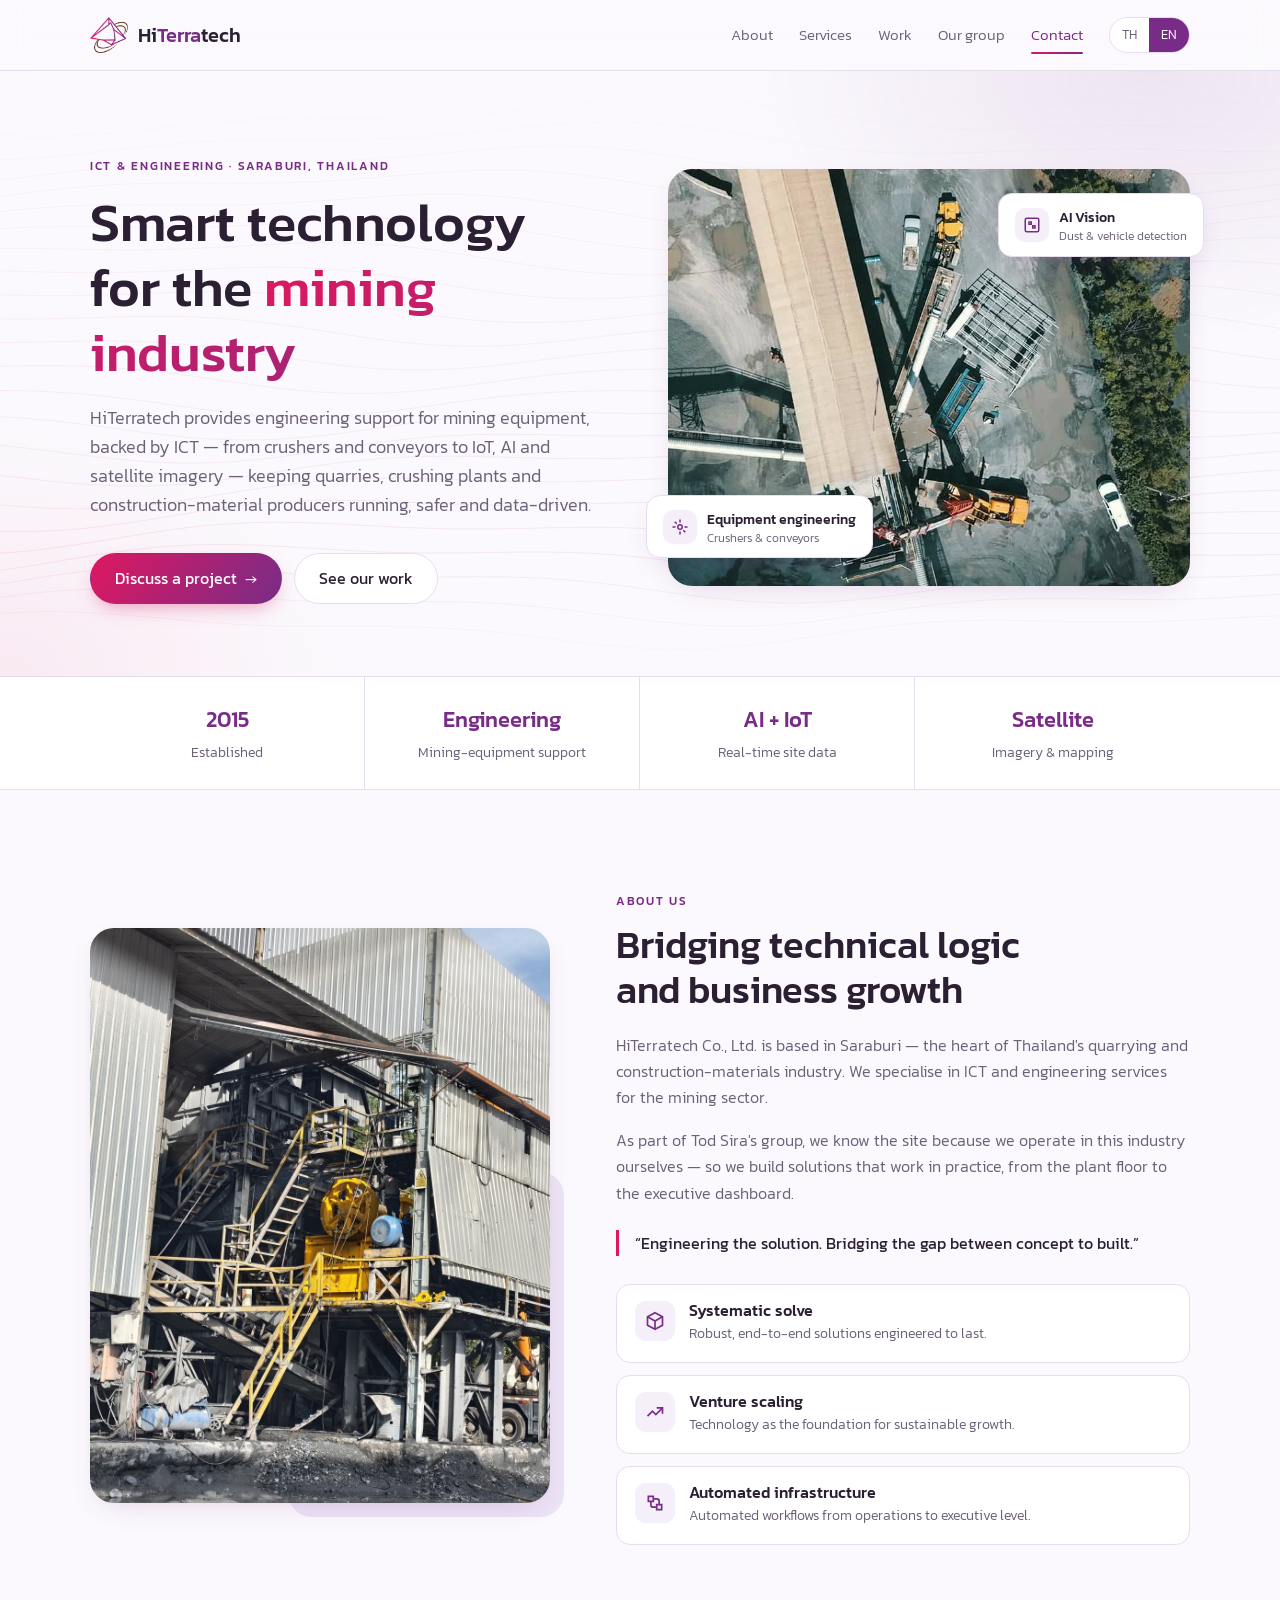
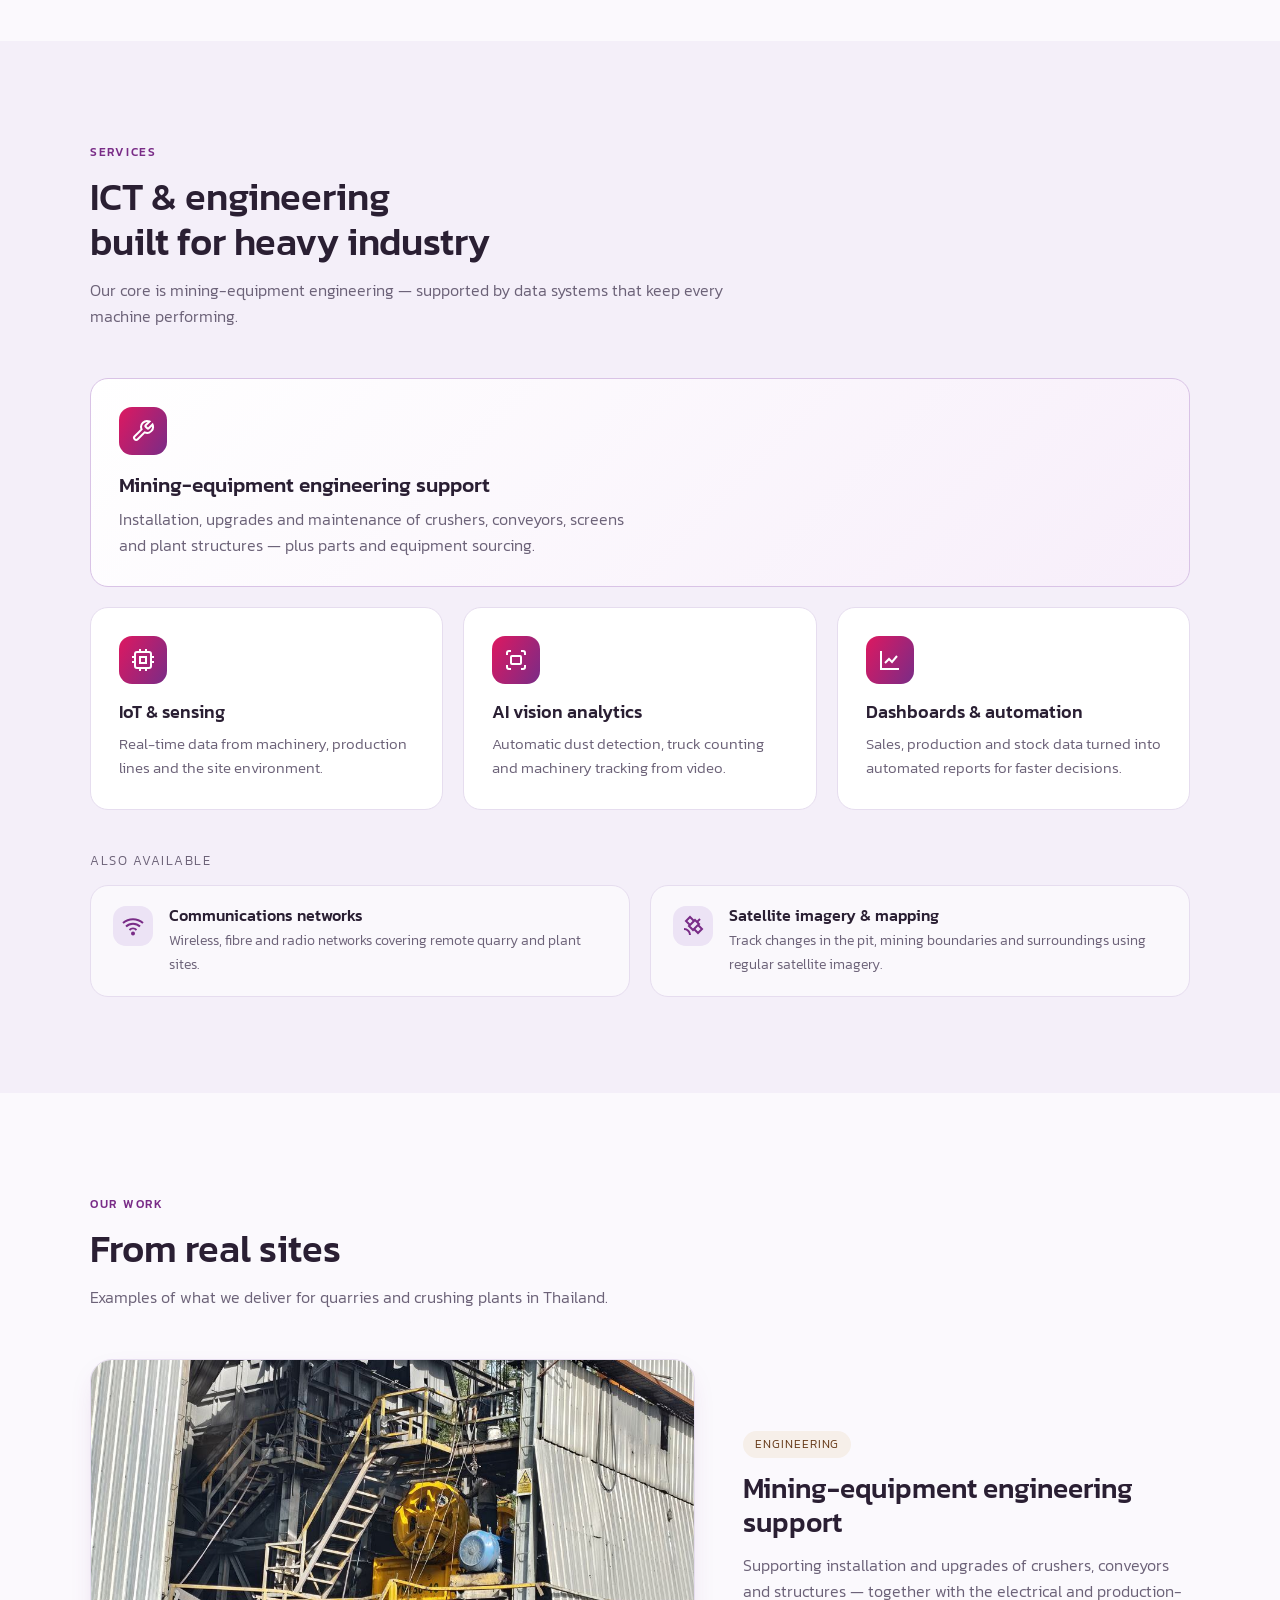
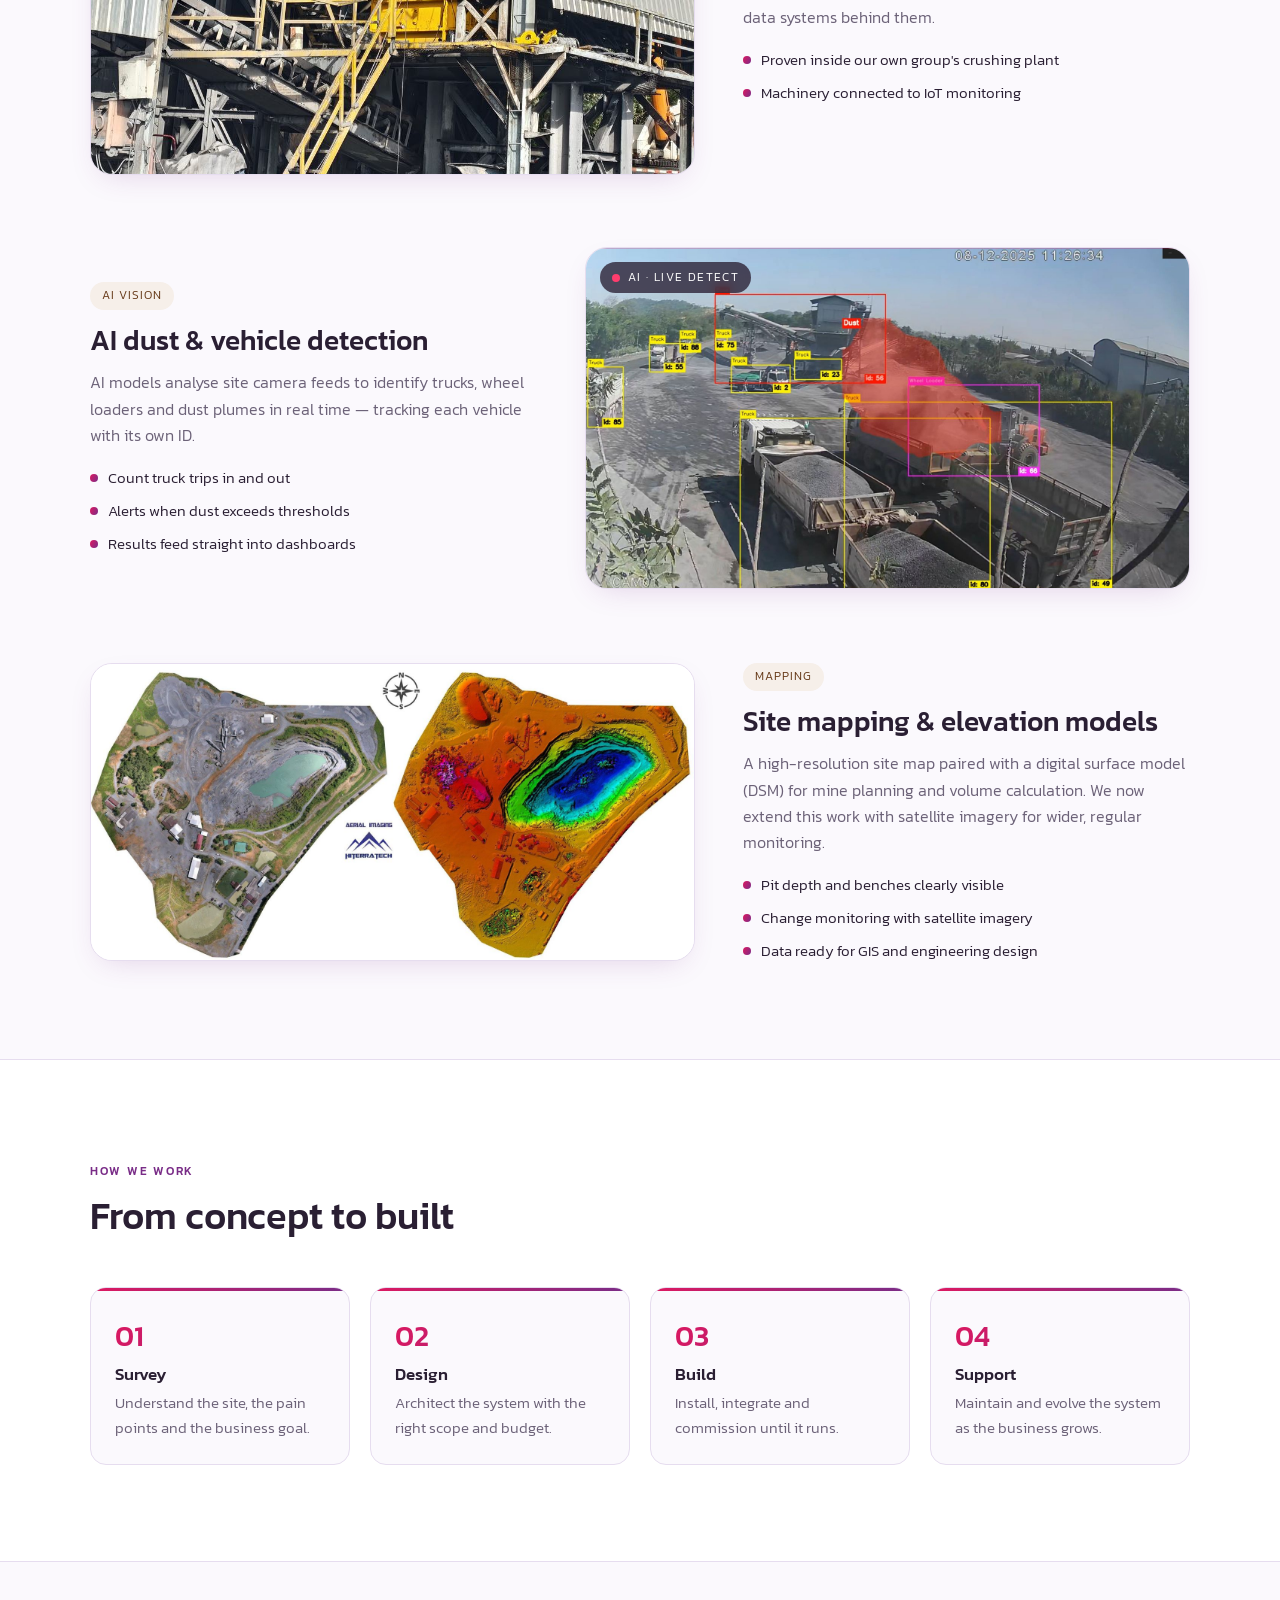
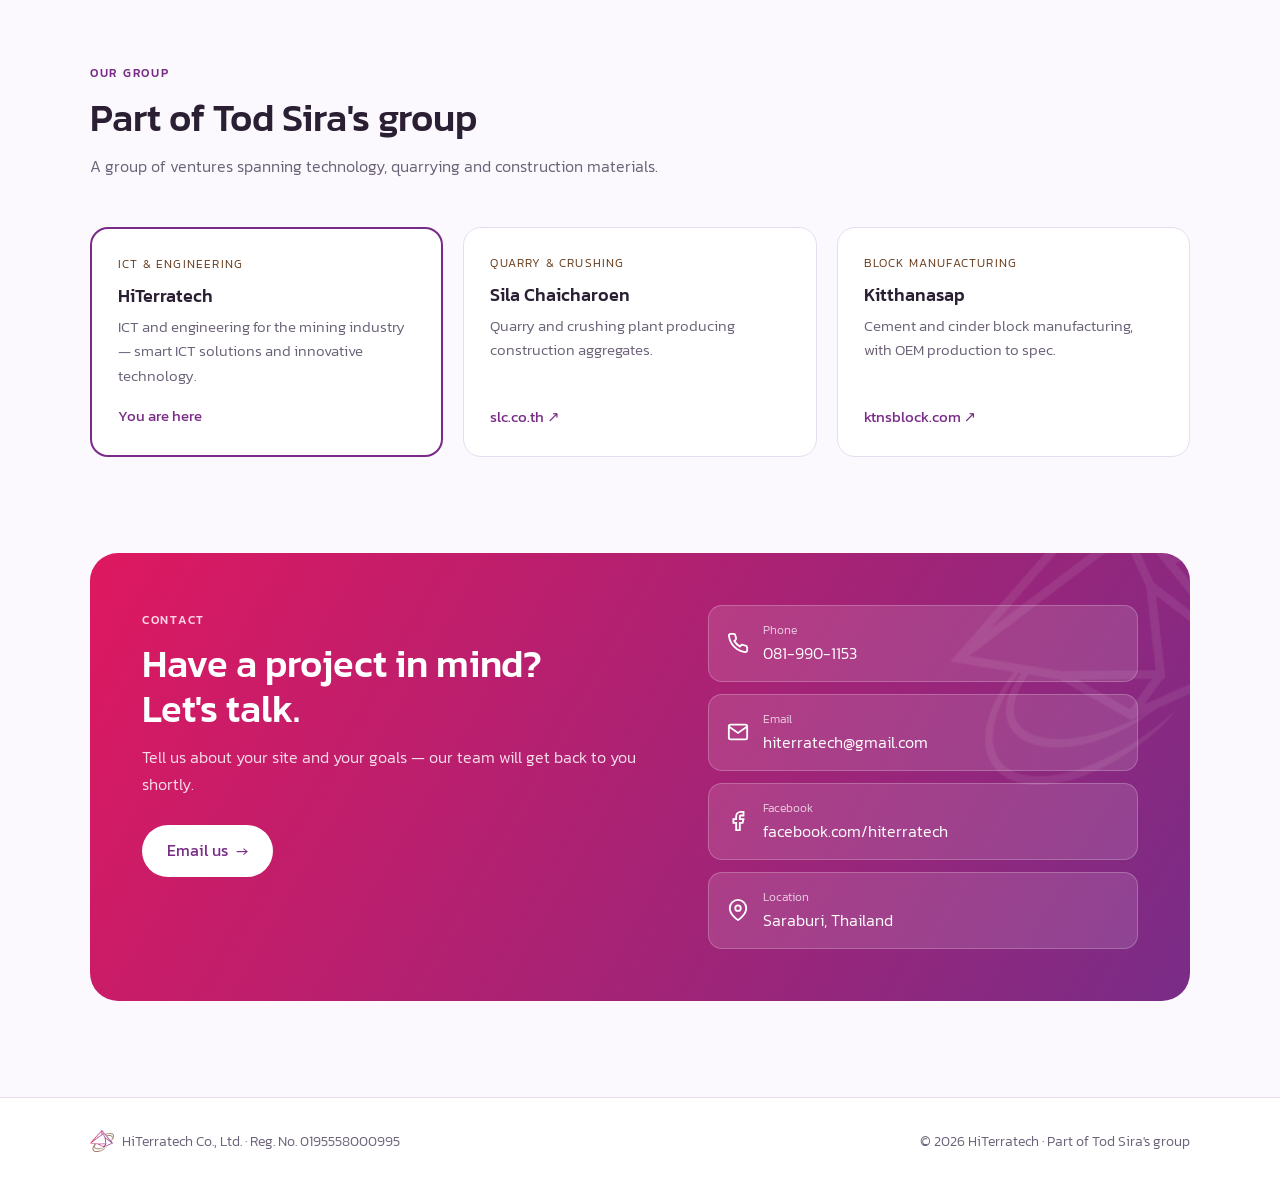
==== commit ad8e8e89: "Remove scrolling ticker banner Co-Authored-By: Claude Opus 5.5 <noreply@anthropic.com>" ====
--- a/index.html
+++ b/index.html
@@ -108,32 +108,6 @@
   </div>
 </div>
 
-<!-- TICKER -->
-<div class="ticker" aria-hidden="true">
-  <div class="ticker-track">
-    <div class="ticker-set">
-      <span><span class="th">เครื่องโม่</span><span class="en">Crushers</span></span><i></i>
-      <span><span class="th">สายพานลำเลียง</span><span class="en">Conveyors</span></span><i></i>
-      <span>IoT</span><i></i>
-      <span>AI Vision</span><i></i>
-      <span><span class="th">ภาพถ่ายดาวเทียม</span><span class="en">Satellite imagery</span></span><i></i>
-      <span><span class="th">โครงข่ายสื่อสาร</span><span class="en">Networks</span></span><i></i>
-      <span><span class="th">ระบบอัตโนมัติ</span><span class="en">Automation</span></span><i></i>
-      <span><span class="th">แดชบอร์ด</span><span class="en">Dashboards</span></span><i></i>
-    </div>
-    <div class="ticker-set">
-      <span><span class="th">เครื่องโม่</span><span class="en">Crushers</span></span><i></i>
-      <span><span class="th">สายพานลำเลียง</span><span class="en">Conveyors</span></span><i></i>
-      <span>IoT</span><i></i>
-      <span>AI Vision</span><i></i>
-      <span><span class="th">ภาพถ่ายดาวเทียม</span><span class="en">Satellite imagery</span></span><i></i>
-      <span><span class="th">โครงข่ายสื่อสาร</span><span class="en">Networks</span></span><i></i>
-      <span><span class="th">ระบบอัตโนมัติ</span><span class="en">Automation</span></span><i></i>
-      <span><span class="th">แดชบอร์ด</span><span class="en">Dashboards</span></span><i></i>
-    </div>
-  </div>
-</div>
-
 <!-- ABOUT -->
 <section id="about">
   <div class="wrap about-grid">
--- a/css/style.css
+++ b/css/style.css
@@ -79,15 +79,6 @@
 .strip strong{display:block;font-size:1.4rem;font-weight:500;color:var(--purple)}
 .strip small{color:var(--muted);font-size:.86rem}
 
-/* Ticker */
-.ticker{overflow:hidden;background:var(--text);color:#e9dff2;padding:14px 0;font-size:.82rem;letter-spacing:.16em;text-transform:uppercase;
-  -webkit-mask-image:linear-gradient(90deg,transparent,#000 8%,#000 92%,transparent);mask-image:linear-gradient(90deg,transparent,#000 8%,#000 92%,transparent)}
-.ticker-track{display:flex;width:max-content;animation:slide 38s linear infinite}
-.ticker:hover .ticker-track{animation-play-state:paused}
-.ticker-set{display:flex;align-items:center;gap:28px;padding-right:28px}
-.ticker-set i{width:6px;height:6px;border-radius:50%;background:var(--pink);display:block}
-@keyframes slide{to{transform:translateX(-50%)}}
-
 section{padding:96px 0}
 .sec-head{max-width:640px;margin-bottom:48px}
 .sec-head h2{font-size:clamp(1.7rem,3.3vw,2.35rem);margin-bottom:12px}
@@ -216,7 +207,7 @@
 @media (prefers-reduced-motion:reduce){
   .rv{opacity:1;transform:none;transition:none}
   html{scroll-behavior:auto}
-  .float,.scan-line,.ticker-track,.contact-box::after,.hero h1 .grad-text,.hud-chip i{animation:none}
+  .float,.scan-line,.contact-box::after,.hero h1 .grad-text,.hud-chip i{animation:none}
   .step::after{transform:scaleX(1);transition:none}
 }
 
